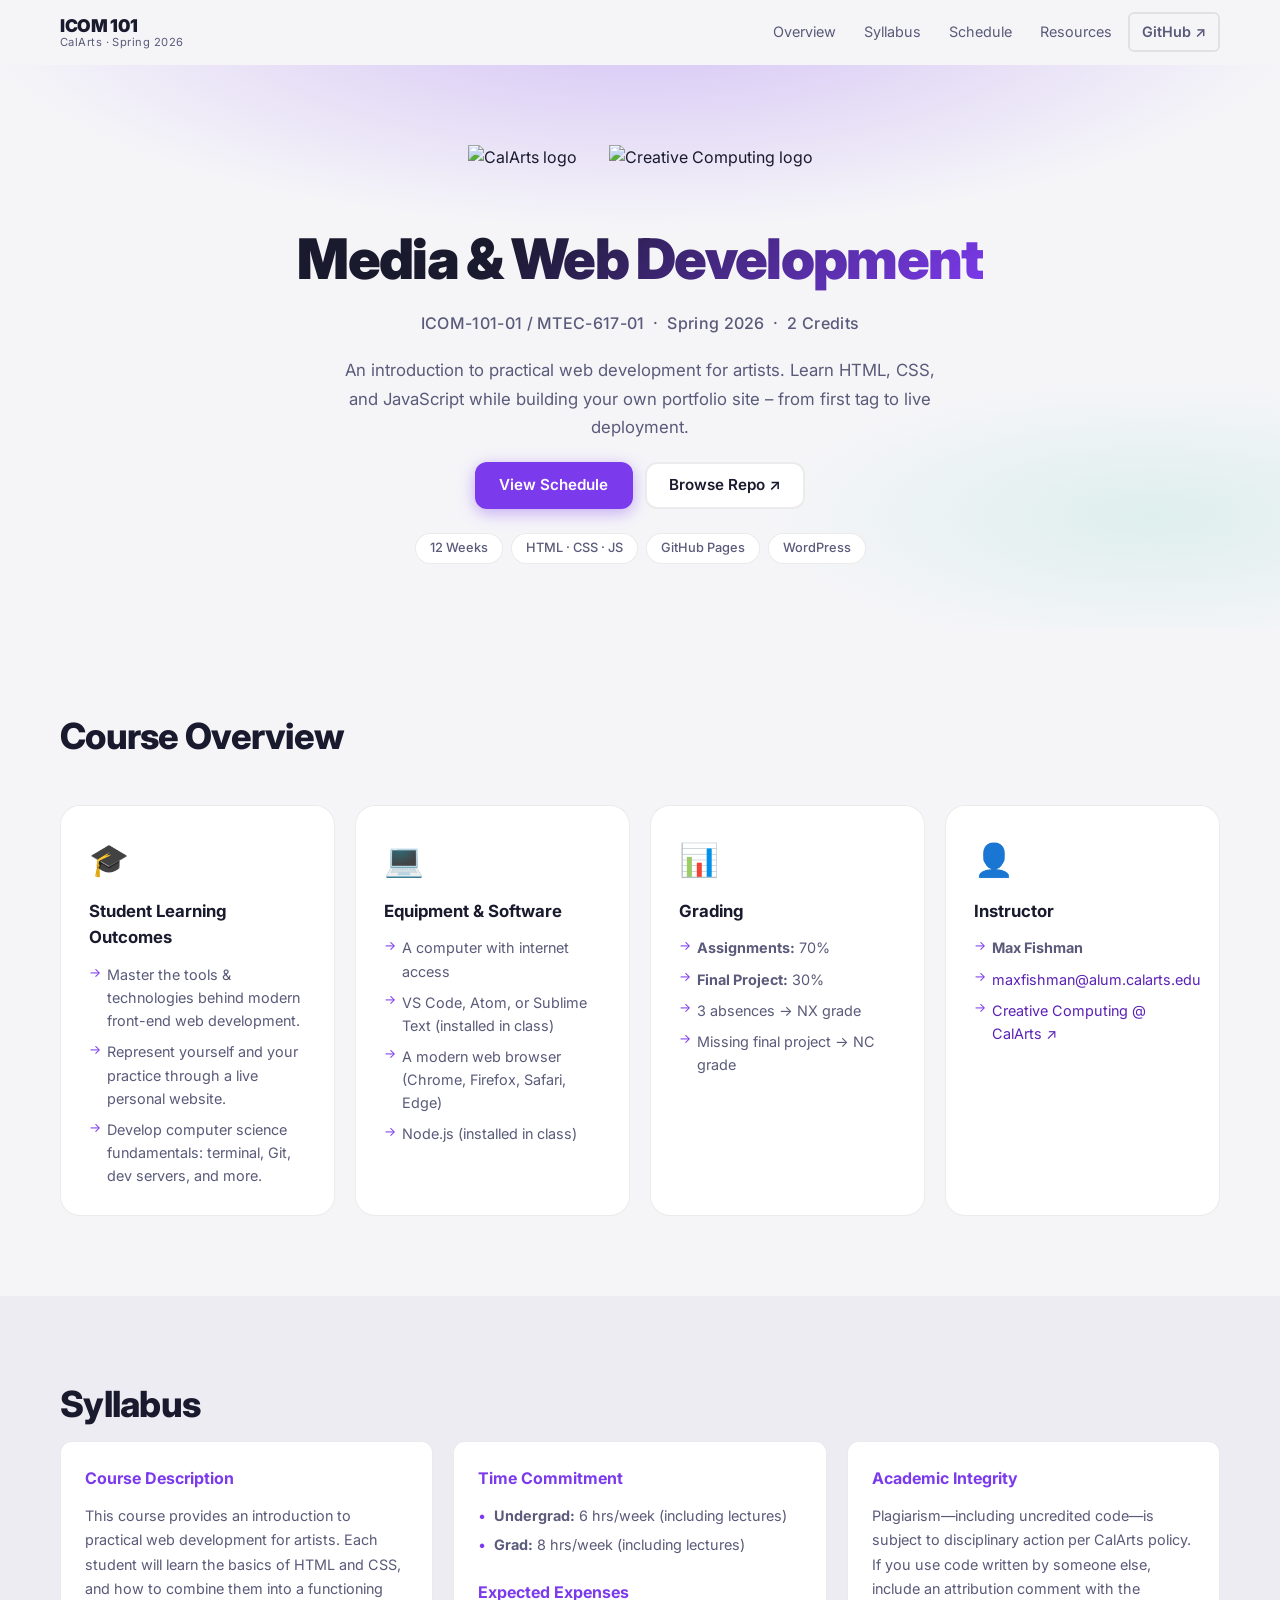
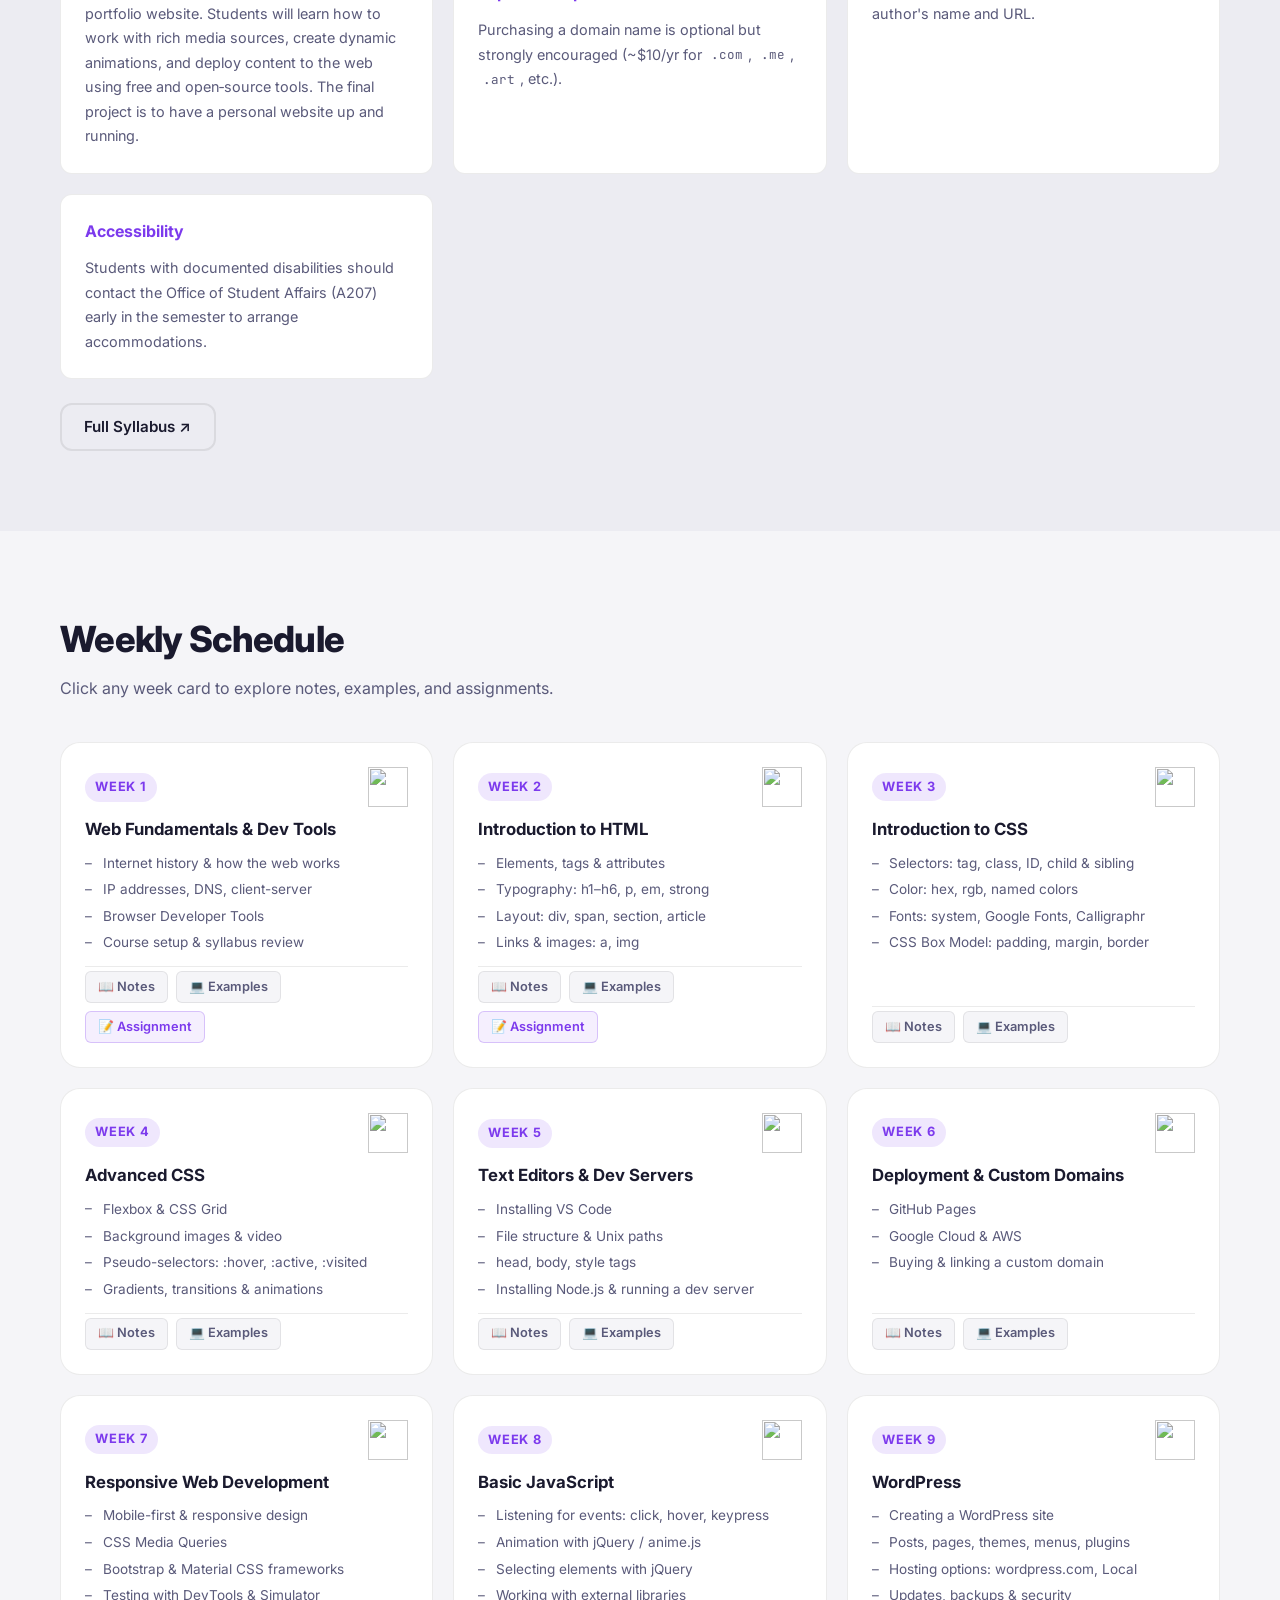
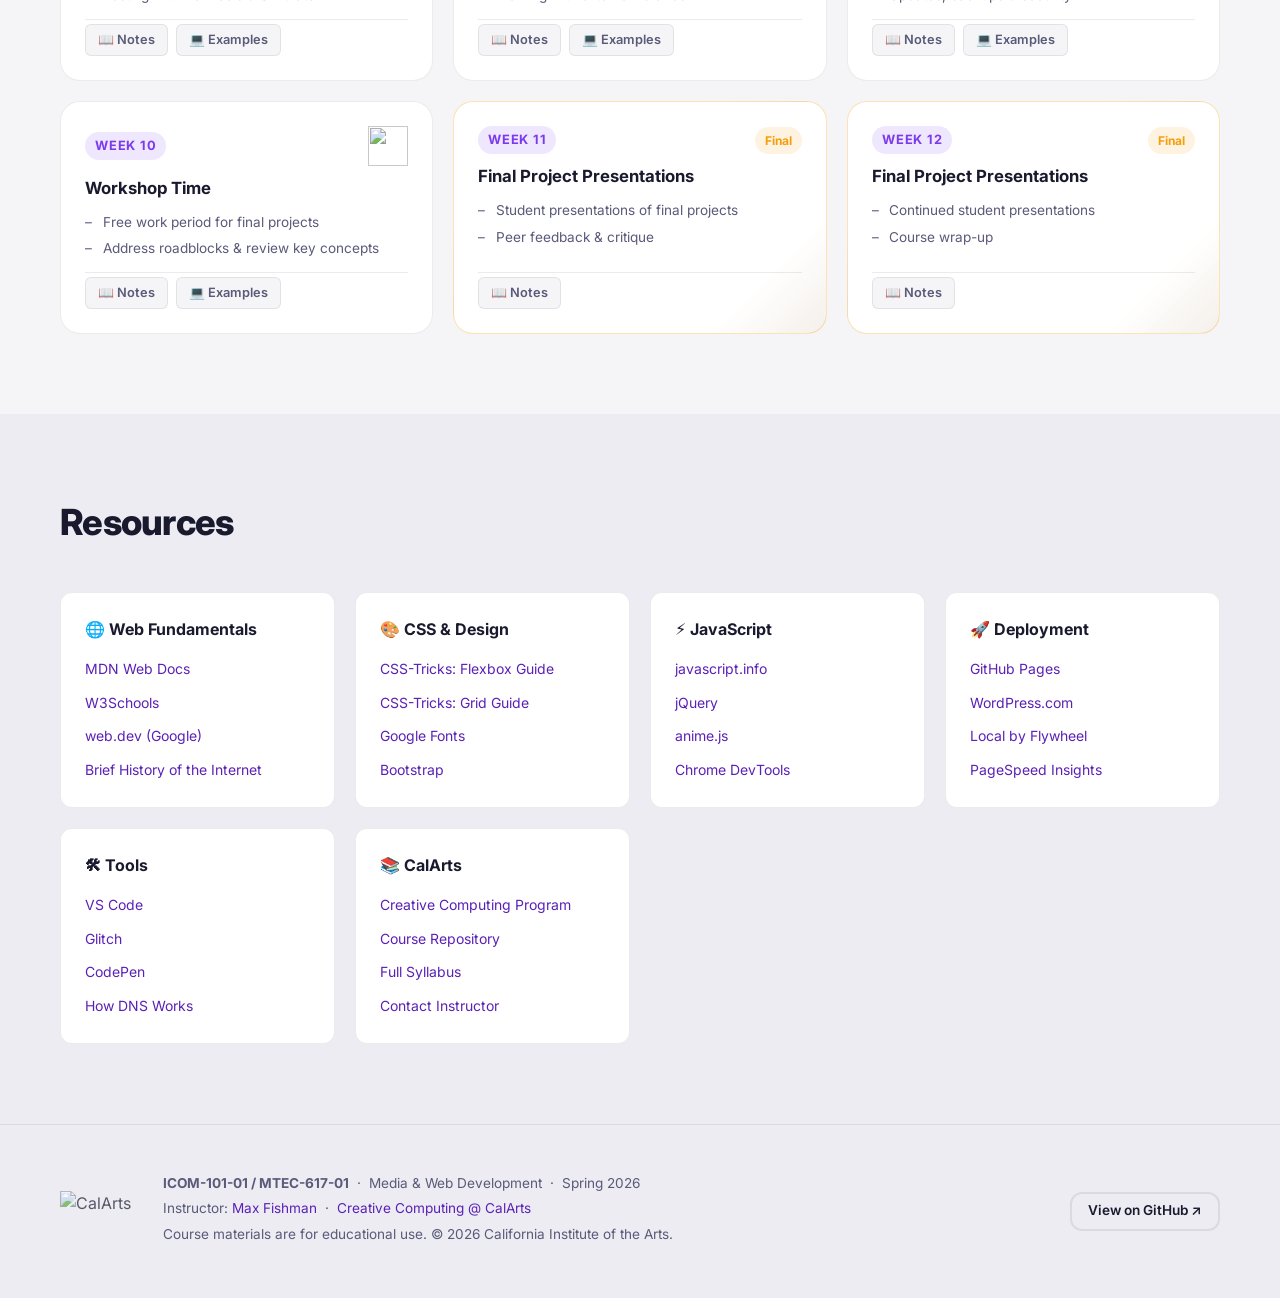
==== docs/index.html @ 044c3d35 "feat: add modern mobile-friendly GitHub Pages site for ICOM 101 Co-authored-by: MaxFishman <44245508" ====
<!DOCTYPE html>
<html lang="en">
<head>
  <meta charset="UTF-8" />
  <meta name="viewport" content="width=device-width, initial-scale=1.0" />
  <title>ICOM 101 – Media & Web Development | CalArts Spring 2026</title>
  <meta name="description" content="Course site for ICOM 101 / MTEC-617 – Media and Web Development at California Institute of the Arts, Spring 2026." />
  <link rel="preconnect" href="https://fonts.googleapis.com" />
  <link rel="preconnect" href="https://fonts.gstatic.com" crossorigin />
  <link href="https://fonts.googleapis.com/css2?family=Inter:wght@300;400;500;600;700;900&family=JetBrains+Mono:wght@400;600&display=swap" rel="stylesheet" />
  <link rel="stylesheet" href="styles.css" />
</head>
<body>

  <!-- ── NAV ─────────────────────────────────────────────── -->
  <header class="site-header">
    <nav class="nav container">
      <a href="#" class="nav-brand">
        <span class="nav-brand-abbr">ICOM&nbsp;101</span>
        <span class="nav-brand-sub">CalArts · Spring 2026</span>
      </a>
      <button class="nav-menu-btn" aria-label="Toggle menu" aria-expanded="false">
        <span></span><span></span><span></span>
      </button>
      <ul class="nav-links" id="nav-links">
        <li><a href="#overview">Overview</a></li>
        <li><a href="#syllabus">Syllabus</a></li>
        <li><a href="#schedule">Schedule</a></li>
        <li><a href="#resources">Resources</a></li>
        <li>
          <a href="https://github.com/MaxFishman/CALARTS-ICOM-SPRING-2026" target="_blank" rel="noopener" class="btn btn-outline">
            GitHub&nbsp;↗
          </a>
        </li>
      </ul>
    </nav>
  </header>

  <!-- ── HERO ─────────────────────────────────────────────── -->
  <section class="hero">
    <div class="hero-bg"></div>
    <div class="container hero-content">
      <div class="hero-logos">
        <img src="https://www.hanoverresearch.com/wp-content/uploads/2020/05/CALARTS-01.png"
             alt="CalArts logo" class="hero-logo" loading="lazy" />
        <img src="https://creativecomputing.calarts.edu/wp-content/uploads/2024/11/download-1-1.png"
             alt="Creative Computing logo" class="hero-logo" loading="lazy" />
      </div>
      <h1 class="hero-title">Media &amp; Web Development</h1>
      <p class="hero-sub">ICOM-101-01 / MTEC-617-01 &nbsp;·&nbsp; Spring 2026 &nbsp;·&nbsp; 2 Credits</p>
      <p class="hero-desc">
        An introduction to practical web development for artists. Learn HTML, CSS, and JavaScript
        while building your own portfolio site – from first tag to live deployment.
      </p>
      <div class="hero-actions">
        <a href="#schedule" class="btn btn-primary">View Schedule</a>
        <a href="https://github.com/MaxFishman/CALARTS-ICOM-SPRING-2026" target="_blank" rel="noopener" class="btn btn-secondary">
          Browse Repo&nbsp;↗
        </a>
      </div>
      <div class="hero-badges">
        <span class="badge">12 Weeks</span>
        <span class="badge">HTML · CSS · JS</span>
        <span class="badge">GitHub Pages</span>
        <span class="badge">WordPress</span>
      </div>
    </div>
  </section>

  <!-- ── OVERVIEW ──────────────────────────────────────────── -->
  <section class="section" id="overview">
    <div class="container">
      <h2 class="section-title">Course Overview</h2>
      <div class="overview-grid">
        <div class="overview-card">
          <div class="overview-icon">🎓</div>
          <h3>Student Learning Outcomes</h3>
          <ul>
            <li>Master the tools &amp; technologies behind modern front-end web development.</li>
            <li>Represent yourself and your practice through a live personal website.</li>
            <li>Develop computer science fundamentals: terminal, Git, dev servers, and more.</li>
          </ul>
        </div>
        <div class="overview-card">
          <div class="overview-icon">💻</div>
          <h3>Equipment &amp; Software</h3>
          <ul>
            <li>A computer with internet access</li>
            <li>VS Code, Atom, or Sublime Text (installed in class)</li>
            <li>A modern web browser (Chrome, Firefox, Safari, Edge)</li>
            <li>Node.js (installed in class)</li>
          </ul>
        </div>
        <div class="overview-card">
          <div class="overview-icon">📊</div>
          <h3>Grading</h3>
          <ul>
            <li><strong>Assignments:</strong> 70%</li>
            <li><strong>Final Project:</strong> 30%</li>
            <li>3 absences → NX grade</li>
            <li>Missing final project → NC grade</li>
          </ul>
        </div>
        <div class="overview-card">
          <div class="overview-icon">👤</div>
          <h3>Instructor</h3>
          <ul>
            <li><strong>Max Fishman</strong></li>
            <li>
              <a href="mailto:maxfishman@alum.calarts.edu">maxfishman@alum.calarts.edu</a>
            </li>
            <li>
              <a href="https://creativecomputing.calarts.edu/" target="_blank" rel="noopener">
                Creative Computing @ CalArts&nbsp;↗
              </a>
            </li>
          </ul>
        </div>
      </div>
    </div>
  </section>

  <!-- ── SYLLABUS ───────────────────────────────────────────── -->
  <section class="section section-alt" id="syllabus">
    <div class="container">
      <h2 class="section-title">Syllabus</h2>
      <div class="syllabus-grid">
        <div class="syllabus-block">
          <h3>Course Description</h3>
          <p>
            This course provides an introduction to practical web development for artists. Each
            student will learn the basics of HTML and CSS, and how to combine them into a
            functioning portfolio website. Students will learn how to work with rich media sources,
            create dynamic animations, and deploy content to the web using free and open‑source
            tools. The final project is to have a personal website up and running.
          </p>
        </div>
        <div class="syllabus-block">
          <h3>Time Commitment</h3>
          <ul>
            <li><strong>Undergrad:</strong> 6 hrs/week (including lectures)</li>
            <li><strong>Grad:</strong> 8 hrs/week (including lectures)</li>
          </ul>
          <h3 style="margin-top:1.5rem">Expected Expenses</h3>
          <p>
            Purchasing a domain name is optional but strongly encouraged (~$10/yr for
            <code>.com</code>, <code>.me</code>, <code>.art</code>, etc.).
          </p>
        </div>
        <div class="syllabus-block">
          <h3>Academic Integrity</h3>
          <p>
            Plagiarism—including uncredited code—is subject to disciplinary action per CalArts
            policy. If you use code written by someone else, include an attribution comment with
            the author's name and URL.
          </p>
        </div>
        <div class="syllabus-block">
          <h3>Accessibility</h3>
          <p>
            Students with documented disabilities should contact the Office of Student Affairs
            (A207) early in the semester to arrange accommodations.
          </p>
        </div>
      </div>
      <div class="syllabus-links">
        <a href="https://github.com/MaxFishman/CALARTS-ICOM-SPRING-2026/blob/main/syllabus.md"
           target="_blank" rel="noopener" class="btn btn-outline">
          Full Syllabus&nbsp;↗
        </a>
      </div>
    </div>
  </section>

  <!-- ── WEEKLY SCHEDULE ───────────────────────────────────── -->
  <section class="section" id="schedule">
    <div class="container">
      <h2 class="section-title">Weekly Schedule</h2>
      <p class="section-subtitle">Click any week card to explore notes, examples, and assignments.</p>

      <div class="week-grid">

        <!-- Week 1 -->
        <article class="week-card" data-week="1">
          <div class="week-card-header">
            <span class="week-num">Week 1</span>
            <img src="https://upload.wikimedia.org/wikipedia/commons/thumb/a/a5/Google_Chrome_icon_%28September_2014%29.svg/120px-Google_Chrome_icon_%28September_2014%29.svg.png"
                 alt="" class="week-icon" loading="lazy" />
          </div>
          <h3 class="week-title">Web Fundamentals &amp; Dev Tools</h3>
          <ul class="week-topics">
            <li>Internet history &amp; how the web works</li>
            <li>IP addresses, DNS, client-server</li>
            <li>Browser Developer Tools</li>
            <li>Course setup &amp; syllabus review</li>
          </ul>
          <div class="week-links">
            <a href="https://github.com/MaxFishman/CALARTS-ICOM-SPRING-2026/blob/main/week-01/README.md" target="_blank" rel="noopener" class="week-link">📖 Notes</a>
            <a href="https://github.com/MaxFishman/CALARTS-ICOM-SPRING-2026/blob/main/week-01/code-examples/example.md" target="_blank" rel="noopener" class="week-link">💻 Examples</a>
            <a href="https://github.com/MaxFishman/CALARTS-ICOM-SPRING-2026/blob/main/week-01/Assignment%20Week-01.md" target="_blank" rel="noopener" class="week-link week-link-hw">📝 Assignment</a>
          </div>
        </article>

        <!-- Week 2 -->
        <article class="week-card" data-week="2">
          <div class="week-card-header">
            <span class="week-num">Week 2</span>
            <img src="https://upload.wikimedia.org/wikipedia/commons/thumb/6/61/HTML5_logo_and_wordmark.svg/120px-HTML5_logo_and_wordmark.svg.png"
                 alt="" class="week-icon" loading="lazy" />
          </div>
          <h3 class="week-title">Introduction to HTML</h3>
          <ul class="week-topics">
            <li>Elements, tags &amp; attributes</li>
            <li>Typography: h1–h6, p, em, strong</li>
            <li>Layout: div, span, section, article</li>
            <li>Links &amp; images: a, img</li>
          </ul>
          <div class="week-links">
            <a href="https://github.com/MaxFishman/CALARTS-ICOM-SPRING-2026/blob/main/week-02/README.md" target="_blank" rel="noopener" class="week-link">📖 Notes</a>
            <a href="https://github.com/MaxFishman/CALARTS-ICOM-SPRING-2026/blob/main/week-02/code-examples/example.md" target="_blank" rel="noopener" class="week-link">💻 Examples</a>
            <a href="https://github.com/MaxFishman/CALARTS-ICOM-SPRING-2026/blob/main/week-02/Assignment%20Week-02.md" target="_blank" rel="noopener" class="week-link week-link-hw">📝 Assignment</a>
          </div>
        </article>

        <!-- Week 3 -->
        <article class="week-card" data-week="3">
          <div class="week-card-header">
            <span class="week-num">Week 3</span>
            <img src="https://upload.wikimedia.org/wikipedia/commons/thumb/d/d5/CSS3_logo_and_wordmark.svg/120px-CSS3_logo_and_wordmark.svg.png"
                 alt="" class="week-icon" loading="lazy" />
          </div>
          <h3 class="week-title">Introduction to CSS</h3>
          <ul class="week-topics">
            <li>Selectors: tag, class, ID, child &amp; sibling</li>
            <li>Color: hex, rgb, named colors</li>
            <li>Fonts: system, Google Fonts, Calligraphr</li>
            <li>CSS Box Model: padding, margin, border</li>
          </ul>
          <div class="week-links">
            <a href="https://github.com/MaxFishman/CALARTS-ICOM-SPRING-2026/blob/main/week-03/README.md" target="_blank" rel="noopener" class="week-link">📖 Notes</a>
            <a href="https://github.com/MaxFishman/CALARTS-ICOM-SPRING-2026/blob/main/week-03/code-examples/example.md" target="_blank" rel="noopener" class="week-link">💻 Examples</a>
          </div>
        </article>

        <!-- Week 4 -->
        <article class="week-card" data-week="4">
          <div class="week-card-header">
            <span class="week-num">Week 4</span>
            <img src="https://upload.wikimedia.org/wikipedia/commons/thumb/d/d5/CSS3_logo_and_wordmark.svg/120px-CSS3_logo_and_wordmark.svg.png"
                 alt="" class="week-icon" loading="lazy" />
          </div>
          <h3 class="week-title">Advanced CSS</h3>
          <ul class="week-topics">
            <li>Flexbox &amp; CSS Grid</li>
            <li>Background images &amp; video</li>
            <li>Pseudo-selectors: :hover, :active, :visited</li>
            <li>Gradients, transitions &amp; animations</li>
          </ul>
          <div class="week-links">
            <a href="https://github.com/MaxFishman/CALARTS-ICOM-SPRING-2026/blob/main/week-04/README.md" target="_blank" rel="noopener" class="week-link">📖 Notes</a>
            <a href="https://github.com/MaxFishman/CALARTS-ICOM-SPRING-2026/blob/main/week-04/code-examples/example.md" target="_blank" rel="noopener" class="week-link">💻 Examples</a>
          </div>
        </article>

        <!-- Week 5 -->
        <article class="week-card" data-week="5">
          <div class="week-card-header">
            <span class="week-num">Week 5</span>
            <img src="https://upload.wikimedia.org/wikipedia/commons/thumb/9/9a/Visual_Studio_Code_1_35_icon.svg/120px-Visual_Studio_Code_1_35_icon.svg.png"
                 alt="" class="week-icon" loading="lazy" />
          </div>
          <h3 class="week-title">Text Editors &amp; Dev Servers</h3>
          <ul class="week-topics">
            <li>Installing VS Code</li>
            <li>File structure &amp; Unix paths</li>
            <li>head, body, style tags</li>
            <li>Installing Node.js &amp; running a dev server</li>
          </ul>
          <div class="week-links">
            <a href="https://github.com/MaxFishman/CALARTS-ICOM-SPRING-2026/blob/main/week-05/README.md" target="_blank" rel="noopener" class="week-link">📖 Notes</a>
            <a href="https://github.com/MaxFishman/CALARTS-ICOM-SPRING-2026/blob/main/week-05/code-examples/example.md" target="_blank" rel="noopener" class="week-link">💻 Examples</a>
          </div>
        </article>

        <!-- Week 6 -->
        <article class="week-card" data-week="6">
          <div class="week-card-header">
            <span class="week-num">Week 6</span>
            <img src="https://upload.wikimedia.org/wikipedia/commons/thumb/9/91/Octicons-mark-github.svg/120px-Octicons-mark-github.svg.png"
                 alt="" class="week-icon" loading="lazy" />
          </div>
          <h3 class="week-title">Deployment &amp; Custom Domains</h3>
          <ul class="week-topics">
            <li>GitHub Pages</li>
            <li>Google Cloud &amp; AWS</li>
            <li>Buying &amp; linking a custom domain</li>
          </ul>
          <div class="week-links">
            <a href="https://github.com/MaxFishman/CALARTS-ICOM-SPRING-2026/blob/main/week-06/README.md" target="_blank" rel="noopener" class="week-link">📖 Notes</a>
            <a href="https://github.com/MaxFishman/CALARTS-ICOM-SPRING-2026/blob/main/week-06/code-examples/example.md" target="_blank" rel="noopener" class="week-link">💻 Examples</a>
          </div>
        </article>

        <!-- Week 7 -->
        <article class="week-card" data-week="7">
          <div class="week-card-header">
            <span class="week-num">Week 7</span>
            <img src="https://upload.wikimedia.org/wikipedia/commons/thumb/6/61/HTML5_logo_and_wordmark.svg/120px-HTML5_logo_and_wordmark.svg.png"
                 alt="" class="week-icon" loading="lazy" />
          </div>
          <h3 class="week-title">Responsive Web Development</h3>
          <ul class="week-topics">
            <li>Mobile-first &amp; responsive design</li>
            <li>CSS Media Queries</li>
            <li>Bootstrap &amp; Material CSS frameworks</li>
            <li>Testing with DevTools &amp; Simulator</li>
          </ul>
          <div class="week-links">
            <a href="https://github.com/MaxFishman/CALARTS-ICOM-SPRING-2026/blob/main/week-07/README.md" target="_blank" rel="noopener" class="week-link">📖 Notes</a>
            <a href="https://github.com/MaxFishman/CALARTS-ICOM-SPRING-2026/blob/main/week-07/code-examples/example.md" target="_blank" rel="noopener" class="week-link">💻 Examples</a>
          </div>
        </article>

        <!-- Week 8 -->
        <article class="week-card" data-week="8">
          <div class="week-card-header">
            <span class="week-num">Week 8</span>
            <img src="https://upload.wikimedia.org/wikipedia/commons/thumb/6/6a/JavaScript-logo.png/120px-JavaScript-logo.png"
                 alt="" class="week-icon" loading="lazy" />
          </div>
          <h3 class="week-title">Basic JavaScript</h3>
          <ul class="week-topics">
            <li>Listening for events: click, hover, keypress</li>
            <li>Animation with jQuery / anime.js</li>
            <li>Selecting elements with jQuery</li>
            <li>Working with external libraries</li>
          </ul>
          <div class="week-links">
            <a href="https://github.com/MaxFishman/CALARTS-ICOM-SPRING-2026/blob/main/week-08/README.md" target="_blank" rel="noopener" class="week-link">📖 Notes</a>
            <a href="https://github.com/MaxFishman/CALARTS-ICOM-SPRING-2026/blob/main/week-08/code-examples/example.md" target="_blank" rel="noopener" class="week-link">💻 Examples</a>
          </div>
        </article>

        <!-- Week 9 -->
        <article class="week-card" data-week="9">
          <div class="week-card-header">
            <span class="week-num">Week 9</span>
            <img src="https://upload.wikimedia.org/wikipedia/commons/thumb/9/98/WordPress_blue_logo.svg/120px-WordPress_blue_logo.svg.png"
                 alt="" class="week-icon" loading="lazy" />
          </div>
          <h3 class="week-title">WordPress</h3>
          <ul class="week-topics">
            <li>Creating a WordPress site</li>
            <li>Posts, pages, themes, menus, plugins</li>
            <li>Hosting options: wordpress.com, Local</li>
            <li>Updates, backups &amp; security</li>
          </ul>
          <div class="week-links">
            <a href="https://github.com/MaxFishman/CALARTS-ICOM-SPRING-2026/blob/main/week-09/README.md" target="_blank" rel="noopener" class="week-link">📖 Notes</a>
            <a href="https://github.com/MaxFishman/CALARTS-ICOM-SPRING-2026/blob/main/week-09/code-examples/example.md" target="_blank" rel="noopener" class="week-link">💻 Examples</a>
          </div>
        </article>

        <!-- Week 10 -->
        <article class="week-card" data-week="10">
          <div class="week-card-header">
            <span class="week-num">Week 10</span>
            <img src="https://upload.wikimedia.org/wikipedia/commons/thumb/9/9a/Visual_Studio_Code_1_35_icon.svg/120px-Visual_Studio_Code_1_35_icon.svg.png"
                 alt="" class="week-icon" loading="lazy" />
          </div>
          <h3 class="week-title">Workshop Time</h3>
          <ul class="week-topics">
            <li>Free work period for final projects</li>
            <li>Address roadblocks &amp; review key concepts</li>
          </ul>
          <div class="week-links">
            <a href="https://github.com/MaxFishman/CALARTS-ICOM-SPRING-2026/blob/main/week-10/README.md" target="_blank" rel="noopener" class="week-link">📖 Notes</a>
            <a href="https://github.com/MaxFishman/CALARTS-ICOM-SPRING-2026/blob/main/week-10/code-examples/example.md" target="_blank" rel="noopener" class="week-link">💻 Examples</a>
          </div>
        </article>

        <!-- Week 11 -->
        <article class="week-card week-card--final" data-week="11">
          <div class="week-card-header">
            <span class="week-num">Week 11</span>
            <span class="week-badge">Final</span>
          </div>
          <h3 class="week-title">Final Project Presentations</h3>
          <ul class="week-topics">
            <li>Student presentations of final projects</li>
            <li>Peer feedback &amp; critique</li>
          </ul>
          <div class="week-links">
            <a href="https://github.com/MaxFishman/CALARTS-ICOM-SPRING-2026/blob/main/week-11/README.md" target="_blank" rel="noopener" class="week-link">📖 Notes</a>
          </div>
        </article>

        <!-- Week 12 -->
        <article class="week-card week-card--final" data-week="12">
          <div class="week-card-header">
            <span class="week-num">Week 12</span>
            <span class="week-badge">Final</span>
          </div>
          <h3 class="week-title">Final Project Presentations</h3>
          <ul class="week-topics">
            <li>Continued student presentations</li>
            <li>Course wrap-up</li>
          </ul>
          <div class="week-links">
            <a href="https://github.com/MaxFishman/CALARTS-ICOM-SPRING-2026/blob/main/week-12/README.md" target="_blank" rel="noopener" class="week-link">📖 Notes</a>
          </div>
        </article>

      </div><!-- /.week-grid -->
    </div>
  </section>

  <!-- ── RESOURCES ──────────────────────────────────────────── -->
  <section class="section section-alt" id="resources">
    <div class="container">
      <h2 class="section-title">Resources</h2>
      <div class="resources-grid">

        <div class="resource-card">
          <h3>🌐 Web Fundamentals</h3>
          <ul>
            <li><a href="https://developer.mozilla.org/" target="_blank" rel="noopener">MDN Web Docs</a></li>
            <li><a href="https://www.w3schools.com/" target="_blank" rel="noopener">W3Schools</a></li>
            <li><a href="https://web.dev/" target="_blank" rel="noopener">web.dev (Google)</a></li>
            <li><a href="https://www.internetsociety.org/internet/history-internet/brief-history-internet/" target="_blank" rel="noopener">Brief History of the Internet</a></li>
          </ul>
        </div>

        <div class="resource-card">
          <h3>🎨 CSS &amp; Design</h3>
          <ul>
            <li><a href="https://css-tricks.com/snippets/css/a-guide-to-flexbox/" target="_blank" rel="noopener">CSS-Tricks: Flexbox Guide</a></li>
            <li><a href="https://css-tricks.com/snippets/css/complete-guide-grid/" target="_blank" rel="noopener">CSS-Tricks: Grid Guide</a></li>
            <li><a href="https://fonts.google.com/" target="_blank" rel="noopener">Google Fonts</a></li>
            <li><a href="https://getbootstrap.com/" target="_blank" rel="noopener">Bootstrap</a></li>
          </ul>
        </div>

        <div class="resource-card">
          <h3>⚡ JavaScript</h3>
          <ul>
            <li><a href="https://javascript.info/" target="_blank" rel="noopener">javascript.info</a></li>
            <li><a href="https://jquery.com/" target="_blank" rel="noopener">jQuery</a></li>
            <li><a href="https://animejs.com/" target="_blank" rel="noopener">anime.js</a></li>
            <li><a href="https://developer.chrome.com/docs/devtools/" target="_blank" rel="noopener">Chrome DevTools</a></li>
          </ul>
        </div>

        <div class="resource-card">
          <h3>🚀 Deployment</h3>
          <ul>
            <li><a href="https://pages.github.com/" target="_blank" rel="noopener">GitHub Pages</a></li>
            <li><a href="https://wordpress.com/" target="_blank" rel="noopener">WordPress.com</a></li>
            <li><a href="https://localwp.com/" target="_blank" rel="noopener">Local by Flywheel</a></li>
            <li><a href="https://pagespeed.web.dev/" target="_blank" rel="noopener">PageSpeed Insights</a></li>
          </ul>
        </div>

        <div class="resource-card">
          <h3>🛠 Tools</h3>
          <ul>
            <li><a href="https://code.visualstudio.com/" target="_blank" rel="noopener">VS Code</a></li>
            <li><a href="https://glitch.com/" target="_blank" rel="noopener">Glitch</a></li>
            <li><a href="https://codepen.io/" target="_blank" rel="noopener">CodePen</a></li>
            <li><a href="https://howdns.works/" target="_blank" rel="noopener">How DNS Works</a></li>
          </ul>
        </div>

        <div class="resource-card">
          <h3>📚 CalArts</h3>
          <ul>
            <li><a href="https://creativecomputing.calarts.edu/" target="_blank" rel="noopener">Creative Computing Program</a></li>
            <li><a href="https://github.com/MaxFishman/CALARTS-ICOM-SPRING-2026" target="_blank" rel="noopener">Course Repository</a></li>
            <li><a href="https://github.com/MaxFishman/CALARTS-ICOM-SPRING-2026/blob/main/syllabus.md" target="_blank" rel="noopener">Full Syllabus</a></li>
            <li><a href="mailto:maxfishman@alum.calarts.edu">Contact Instructor</a></li>
          </ul>
        </div>

      </div>
    </div>
  </section>

  <!-- ── FOOTER ─────────────────────────────────────────────── -->
  <footer class="site-footer">
    <div class="container footer-inner">
      <div class="footer-logos">
        <img src="https://www.hanoverresearch.com/wp-content/uploads/2020/05/CALARTS-01.png"
             alt="CalArts" class="footer-logo" loading="lazy" />
      </div>
      <div class="footer-text">
        <p>
          <strong>ICOM-101-01 / MTEC-617-01</strong> &nbsp;·&nbsp; Media &amp; Web Development &nbsp;·&nbsp; Spring 2026
        </p>
        <p>
          Instructor: <a href="mailto:maxfishman@alum.calarts.edu">Max Fishman</a> &nbsp;·&nbsp;
          <a href="https://creativecomputing.calarts.edu/" target="_blank" rel="noopener">Creative Computing @ CalArts</a>
        </p>
        <p class="footer-copy">
          Course materials are for educational use. &copy; 2026 California Institute of the Arts.
        </p>
      </div>
      <div class="footer-github">
        <a href="https://github.com/MaxFishman/CALARTS-ICOM-SPRING-2026" target="_blank" rel="noopener" class="btn btn-outline btn-sm">
          View on GitHub&nbsp;↗
        </a>
      </div>
    </div>
  </footer>

  <script>
    // Mobile nav toggle
    const menuBtn = document.querySelector('.nav-menu-btn');
    const navLinks = document.getElementById('nav-links');
    menuBtn.addEventListener('click', () => {
      const expanded = menuBtn.getAttribute('aria-expanded') === 'true';
      menuBtn.setAttribute('aria-expanded', String(!expanded));
      navLinks.classList.toggle('is-open');
    });
    // Close nav on link click (mobile)
    navLinks.querySelectorAll('a').forEach(a => {
      a.addEventListener('click', () => {
        navLinks.classList.remove('is-open');
        menuBtn.setAttribute('aria-expanded', 'false');
      });
    });
    // Sticky header shadow on scroll
    const header = document.querySelector('.site-header');
    window.addEventListener('scroll', () => {
      header.classList.toggle('scrolled', window.scrollY > 10);
    }, { passive: true });
  </script>
</body>
</html>
---- docs/styles.css ----
/* ====================================================
   ICOM 101 – CalArts Spring 2026 · Course Site Styles
   ==================================================== */

/* ── Custom Properties ─────────────────────────────── */
:root {
  --c-bg: #0e0e12;
  --c-bg-alt: #13131a;
  --c-surface: #1c1c26;
  --c-surface-hover: #242432;
  --c-border: rgba(255,255,255,0.08);
  --c-text: #e8e8f0;
  --c-text-muted: #8888aa;
  --c-text-link: #a78bfa;
  --c-accent: #7c3aed;
  --c-accent-light: #a78bfa;
  --c-accent-glow: rgba(124,58,237,0.35);
  --c-green: #10b981;
  --c-amber: #f59e0b;
  --c-red: #ef4444;

  --radius-sm: 6px;
  --radius: 12px;
  --radius-lg: 20px;

  --shadow-sm: 0 2px 8px rgba(0,0,0,0.4);
  --shadow: 0 4px 24px rgba(0,0,0,0.5);
  --shadow-glow: 0 0 40px rgba(124,58,237,0.2);

  --nav-h: 64px;
  --container: 1200px;

  --font-sans: 'Inter', system-ui, -apple-system, sans-serif;
  --font-mono: 'JetBrains Mono', 'Fira Code', monospace;

  --transition: 0.2s ease;
}

@media (prefers-color-scheme: light) {
  :root {
    --c-bg: #f5f5f8;
    --c-bg-alt: #ececf2;
    --c-surface: #ffffff;
    --c-surface-hover: #f0f0f8;
    --c-border: rgba(0,0,0,0.08);
    --c-text: #1a1a2e;
    --c-text-muted: #5a5a7a;
    --c-text-link: #5b21b6;
    --c-accent: #7c3aed;
    --c-accent-light: #7c3aed;
    --c-accent-glow: rgba(124,58,237,0.15);
    --shadow-sm: 0 2px 8px rgba(0,0,0,0.08);
    --shadow: 0 4px 24px rgba(0,0,0,0.1);
    --shadow-glow: 0 0 40px rgba(124,58,237,0.1);
  }
}

/* ── Reset ─────────────────────────────────────────── */
*, *::before, *::after { box-sizing: border-box; margin: 0; padding: 0; }
html { scroll-behavior: smooth; -webkit-text-size-adjust: 100%; }
body {
  font-family: var(--font-sans);
  background: var(--c-bg);
  color: var(--c-text);
  line-height: 1.6;
  min-height: 100vh;
  overflow-x: hidden;
}
img { display: block; max-width: 100%; height: auto; }
a { color: var(--c-text-link); text-decoration: none; }
a:hover { text-decoration: underline; }
ul { list-style: none; }
code {
  font-family: var(--font-mono);
  background: var(--c-surface);
  padding: 0.1em 0.4em;
  border-radius: var(--radius-sm);
  font-size: 0.875em;
}

/* ── Utility ───────────────────────────────────────── */
.container {
  width: 100%;
  max-width: var(--container);
  margin: 0 auto;
  padding: 0 1.25rem;
}

/* ── Buttons ───────────────────────────────────────── */
.btn {
  display: inline-flex;
  align-items: center;
  gap: 0.375rem;
  padding: 0.6rem 1.4rem;
  border-radius: var(--radius);
  font-weight: 600;
  font-size: 0.95rem;
  cursor: pointer;
  border: 2px solid transparent;
  transition: background var(--transition), color var(--transition),
              border-color var(--transition), box-shadow var(--transition),
              transform var(--transition);
  white-space: nowrap;
  text-decoration: none !important;
}
.btn:hover { transform: translateY(-2px); }
.btn:active { transform: translateY(0); }

.btn-primary {
  background: var(--c-accent);
  color: #fff;
  box-shadow: 0 4px 16px rgba(124,58,237,0.4);
}
.btn-primary:hover {
  background: var(--c-accent-light);
  box-shadow: 0 6px 24px rgba(124,58,237,0.5);
}

.btn-secondary {
  background: var(--c-surface);
  color: var(--c-text);
  border-color: var(--c-border);
}
.btn-secondary:hover {
  background: var(--c-surface-hover);
  border-color: var(--c-accent-light);
}

.btn-outline {
  background: transparent;
  color: var(--c-text);
  border-color: var(--c-border);
}
.btn-outline:hover {
  background: var(--c-surface);
  border-color: var(--c-accent-light);
  color: var(--c-accent-light);
}

.btn-sm {
  padding: 0.4rem 1rem;
  font-size: 0.85rem;
}

/* ── NAV ───────────────────────────────────────────── */
.site-header {
  position: sticky;
  top: 0;
  z-index: 100;
  background: rgba(14,14,18,0.85);
  backdrop-filter: blur(12px);
  -webkit-backdrop-filter: blur(12px);
  border-bottom: 1px solid transparent;
  transition: border-color var(--transition), box-shadow var(--transition);
}
@media (prefers-color-scheme: light) {
  .site-header { background: rgba(245,245,248,0.88); }
}
.site-header.scrolled {
  border-color: var(--c-border);
  box-shadow: var(--shadow-sm);
}

.nav {
  display: flex;
  align-items: center;
  height: var(--nav-h);
  gap: 1rem;
}

.nav-brand {
  display: flex;
  flex-direction: column;
  line-height: 1.2;
  text-decoration: none !important;
  flex-shrink: 0;
}
.nav-brand-abbr {
  font-weight: 900;
  font-size: 1.1rem;
  color: var(--c-text);
  letter-spacing: -0.02em;
}
.nav-brand-sub {
  font-size: 0.7rem;
  color: var(--c-text-muted);
  letter-spacing: 0.04em;
}

.nav-links {
  display: flex;
  align-items: center;
  gap: 0.25rem;
  margin-left: auto;
  list-style: none;
}
.nav-links a {
  padding: 0.4rem 0.75rem;
  border-radius: var(--radius-sm);
  font-size: 0.9rem;
  color: var(--c-text-muted);
  transition: color var(--transition), background var(--transition);
  white-space: nowrap;
  text-decoration: none !important;
}
.nav-links a:hover { color: var(--c-text); background: var(--c-surface); }

.nav-menu-btn {
  display: none;
  flex-direction: column;
  justify-content: center;
  gap: 5px;
  width: 40px;
  height: 40px;
  background: none;
  border: none;
  cursor: pointer;
  margin-left: auto;
  padding: 8px;
  border-radius: var(--radius-sm);
}
.nav-menu-btn:hover { background: var(--c-surface); }
.nav-menu-btn span {
  display: block;
  width: 100%;
  height: 2px;
  background: var(--c-text);
  border-radius: 2px;
  transition: transform var(--transition), opacity var(--transition);
}

@media (max-width: 768px) {
  .nav-menu-btn { display: flex; }
  .nav-links {
    display: none;
    position: fixed;
    top: var(--nav-h);
    left: 0; right: 0;
    background: var(--c-bg);
    border-bottom: 1px solid var(--c-border);
    flex-direction: column;
    align-items: stretch;
    padding: 1rem;
    gap: 0.25rem;
    box-shadow: var(--shadow);
  }
  .nav-links.is-open { display: flex; }
  .nav-links li { width: 100%; }
  .nav-links a {
    display: block;
    padding: 0.75rem 1rem;
    font-size: 1rem;
    color: var(--c-text);
  }
}

/* ── HERO ───────────────────────────────────────────── */
.hero {
  position: relative;
  padding: 5rem 0 4rem;
  overflow: hidden;
}
.hero-bg {
  position: absolute;
  inset: 0;
  background:
    radial-gradient(ellipse 80% 60% at 50% -10%, rgba(124,58,237,0.28) 0%, transparent 65%),
    radial-gradient(ellipse 50% 40% at 90% 80%, rgba(16,185,129,0.1) 0%, transparent 60%);
  pointer-events: none;
}
.hero-content {
  position: relative;
  text-align: center;
  display: flex;
  flex-direction: column;
  align-items: center;
  gap: 1.25rem;
}
.hero-logos {
  display: flex;
  justify-content: center;
  align-items: center;
  gap: 2rem;
  flex-wrap: wrap;
}
.hero-logo {
  height: 64px;
  width: auto;
  object-fit: contain;
  filter: drop-shadow(0 2px 8px rgba(0,0,0,0.3));
}
@media (prefers-color-scheme: light) {
  .hero-logo { filter: none; }
}
.hero-title {
  font-size: clamp(2rem, 6vw, 3.5rem);
  font-weight: 900;
  letter-spacing: -0.03em;
  line-height: 1.1;
  background: linear-gradient(135deg, var(--c-text) 30%, var(--c-accent-light) 100%);
  -webkit-background-clip: text;
  -webkit-text-fill-color: transparent;
  background-clip: text;
}
.hero-sub {
  font-size: 1rem;
  color: var(--c-text-muted);
  font-weight: 500;
  letter-spacing: 0.02em;
}
.hero-desc {
  max-width: 600px;
  color: var(--c-text-muted);
  font-size: 1.05rem;
  line-height: 1.7;
}
.hero-actions {
  display: flex;
  gap: 0.75rem;
  flex-wrap: wrap;
  justify-content: center;
}
.hero-badges {
  display: flex;
  gap: 0.5rem;
  flex-wrap: wrap;
  justify-content: center;
  margin-top: 0.25rem;
}
.badge {
  background: var(--c-surface);
  border: 1px solid var(--c-border);
  border-radius: 99px;
  padding: 0.25rem 0.875rem;
  font-size: 0.8rem;
  font-weight: 500;
  color: var(--c-text-muted);
}

/* ── SECTIONS ───────────────────────────────────────── */
.section {
  padding: 5rem 0;
}
.section-alt {
  background: var(--c-bg-alt);
}
.section-title {
  font-size: clamp(1.5rem, 4vw, 2.25rem);
  font-weight: 800;
  letter-spacing: -0.02em;
  margin-bottom: 0.5rem;
}
.section-subtitle {
  color: var(--c-text-muted);
  margin-bottom: 2.5rem;
}
.section-title + .section-subtitle { margin-top: 0.5rem; }
.section-title:not(+ .section-subtitle) { margin-bottom: 2.5rem; }

/* ── OVERVIEW CARDS ─────────────────────────────────── */
.overview-grid {
  display: grid;
  grid-template-columns: repeat(auto-fit, minmax(260px, 1fr));
  gap: 1.25rem;
  margin-top: 2.5rem;
}
.overview-card {
  background: var(--c-surface);
  border: 1px solid var(--c-border);
  border-radius: var(--radius-lg);
  padding: 1.75rem;
  transition: transform var(--transition), box-shadow var(--transition),
              border-color var(--transition);
}
.overview-card:hover {
  transform: translateY(-4px);
  box-shadow: var(--shadow);
  border-color: var(--c-accent-light);
}
.overview-icon {
  font-size: 2rem;
  margin-bottom: 0.75rem;
}
.overview-card h3 {
  font-size: 1.05rem;
  font-weight: 700;
  margin-bottom: 0.75rem;
  color: var(--c-text);
}
.overview-card ul {
  list-style: none;
  display: flex;
  flex-direction: column;
  gap: 0.5rem;
}
.overview-card li {
  font-size: 0.9rem;
  color: var(--c-text-muted);
  padding-left: 1.1rem;
  position: relative;
}
.overview-card li::before {
  content: '→';
  position: absolute;
  left: 0;
  color: var(--c-accent-light);
  font-size: 0.8rem;
}

/* ── SYLLABUS ───────────────────────────────────────── */
.syllabus-grid {
  display: grid;
  grid-template-columns: repeat(auto-fit, minmax(280px, 1fr));
  gap: 1.25rem;
}
.syllabus-block {
  background: var(--c-surface);
  border: 1px solid var(--c-border);
  border-radius: var(--radius);
  padding: 1.5rem;
}
.syllabus-block h3 {
  font-size: 1rem;
  font-weight: 700;
  margin-bottom: 0.75rem;
  color: var(--c-accent-light);
}
.syllabus-block p {
  font-size: 0.9rem;
  color: var(--c-text-muted);
  line-height: 1.7;
}
.syllabus-block ul {
  display: flex;
  flex-direction: column;
  gap: 0.4rem;
}
.syllabus-block li {
  font-size: 0.9rem;
  color: var(--c-text-muted);
  padding-left: 1rem;
  position: relative;
}
.syllabus-block li::before {
  content: '•';
  position: absolute;
  left: 0;
  color: var(--c-accent-light);
}
.syllabus-links {
  margin-top: 1.5rem;
  display: flex;
  justify-content: flex-start;
}

/* ── WEEK GRID ──────────────────────────────────────── */
.week-grid {
  display: grid;
  grid-template-columns: repeat(auto-fill, minmax(300px, 1fr));
  gap: 1.25rem;
}

.week-card {
  background: var(--c-surface);
  border: 1px solid var(--c-border);
  border-radius: var(--radius-lg);
  padding: 1.5rem;
  display: flex;
  flex-direction: column;
  gap: 0.75rem;
  transition: transform var(--transition), box-shadow var(--transition),
              border-color var(--transition);
}
.week-card:hover {
  transform: translateY(-4px);
  box-shadow: var(--shadow);
  border-color: var(--c-accent-light);
}
.week-card--final {
  border-color: rgba(245,158,11,0.3);
  background: linear-gradient(135deg, var(--c-surface) 80%, rgba(245,158,11,0.06));
}
.week-card--final:hover { border-color: var(--c-amber); }

.week-card-header {
  display: flex;
  align-items: center;
  justify-content: space-between;
  gap: 0.5rem;
}
.week-num {
  font-size: 0.8rem;
  font-weight: 700;
  letter-spacing: 0.06em;
  text-transform: uppercase;
  color: var(--c-accent-light);
  background: rgba(124,58,237,0.12);
  padding: 0.25rem 0.625rem;
  border-radius: 99px;
  white-space: nowrap;
}
.week-badge {
  font-size: 0.75rem;
  font-weight: 700;
  color: var(--c-amber);
  background: rgba(245,158,11,0.12);
  padding: 0.25rem 0.625rem;
  border-radius: 99px;
}
.week-icon {
  width: 40px;
  height: 40px;
  object-fit: contain;
  opacity: 0.85;
}
.week-title {
  font-size: 1.05rem;
  font-weight: 700;
  line-height: 1.3;
  color: var(--c-text);
}
.week-topics {
  list-style: none;
  display: flex;
  flex-direction: column;
  gap: 0.3rem;
  flex: 1;
}
.week-topics li {
  font-size: 0.85rem;
  color: var(--c-text-muted);
  padding-left: 1.1rem;
  position: relative;
}
.week-topics li::before {
  content: '–';
  position: absolute;
  left: 0;
  color: var(--c-text-muted);
}
.week-links {
  display: flex;
  flex-wrap: wrap;
  gap: 0.5rem;
  padding-top: 0.25rem;
  border-top: 1px solid var(--c-border);
  margin-top: auto;
}
.week-link {
  display: inline-flex;
  align-items: center;
  gap: 0.3rem;
  padding: 0.3rem 0.75rem;
  border-radius: var(--radius-sm);
  font-size: 0.8rem;
  font-weight: 600;
  background: var(--c-bg);
  border: 1px solid var(--c-border);
  color: var(--c-text-muted);
  transition: background var(--transition), color var(--transition),
              border-color var(--transition);
  text-decoration: none !important;
  white-space: nowrap;
}
.week-link:hover {
  background: var(--c-surface-hover);
  color: var(--c-text);
  border-color: var(--c-accent-light);
}
.week-link-hw {
  background: rgba(124,58,237,0.08);
  border-color: rgba(124,58,237,0.25);
  color: var(--c-accent-light);
}
.week-link-hw:hover {
  background: rgba(124,58,237,0.18);
  border-color: var(--c-accent-light);
  color: var(--c-accent-light);
}

/* ── RESOURCES ──────────────────────────────────────── */
.resources-grid {
  display: grid;
  grid-template-columns: repeat(auto-fill, minmax(260px, 1fr));
  gap: 1.25rem;
  margin-top: 2.5rem;
}
.resource-card {
  background: var(--c-surface);
  border: 1px solid var(--c-border);
  border-radius: var(--radius);
  padding: 1.5rem;
  transition: transform var(--transition), box-shadow var(--transition),
              border-color var(--transition);
}
.resource-card:hover {
  transform: translateY(-3px);
  box-shadow: var(--shadow-sm);
  border-color: var(--c-accent-light);
}
.resource-card h3 {
  font-size: 1rem;
  font-weight: 700;
  margin-bottom: 0.875rem;
  color: var(--c-text);
}
.resource-card ul {
  display: flex;
  flex-direction: column;
  gap: 0.5rem;
}
.resource-card li a {
  font-size: 0.875rem;
  color: var(--c-text-link);
  text-decoration: none;
  transition: color var(--transition);
}
.resource-card li a:hover {
  color: var(--c-accent-light);
  text-decoration: underline;
}

/* ── FOOTER ─────────────────────────────────────────── */
.site-footer {
  background: var(--c-bg-alt);
  border-top: 1px solid var(--c-border);
  padding: 3rem 0;
}
.footer-inner {
  display: grid;
  grid-template-columns: auto 1fr auto;
  align-items: center;
  gap: 2rem;
}
.footer-logo {
  height: 40px;
  width: auto;
  object-fit: contain;
  opacity: 0.7;
}
.footer-text p {
  font-size: 0.85rem;
  color: var(--c-text-muted);
  margin-bottom: 0.25rem;
}
.footer-text a { color: var(--c-text-link); }
.footer-copy { margin-top: 0.25rem; font-size: 0.78rem; }

@media (max-width: 640px) {
  .footer-inner {
    grid-template-columns: 1fr;
    text-align: center;
    gap: 1rem;
  }
  .footer-logos { display: flex; justify-content: center; }
  .footer-github { display: flex; justify-content: center; }
}

/* ── SCROLLBAR ──────────────────────────────────────── */
::-webkit-scrollbar { width: 8px; }
::-webkit-scrollbar-track { background: var(--c-bg); }
::-webkit-scrollbar-thumb { background: var(--c-surface); border-radius: 4px; }
::-webkit-scrollbar-thumb:hover { background: var(--c-accent); }

/* ── FOCUS ──────────────────────────────────────────── */
:focus-visible {
  outline: 2px solid var(--c-accent-light);
  outline-offset: 3px;
  border-radius: var(--radius-sm);
}

/* ── ANIMATIONS ─────────────────────────────────────── */
@media (prefers-reduced-motion: no-preference) {
  .week-card, .overview-card, .resource-card {
    animation: fadeUp 0.4s ease both;
  }
  @keyframes fadeUp {
    from { opacity: 0; transform: translateY(16px); }
    to   { opacity: 1; transform: translateY(0); }
  }
  /* stagger children */
  .week-grid > *:nth-child(1)  { animation-delay: 0.05s; }
  .week-grid > *:nth-child(2)  { animation-delay: 0.08s; }
  .week-grid > *:nth-child(3)  { animation-delay: 0.11s; }
  .week-grid > *:nth-child(4)  { animation-delay: 0.14s; }
  .week-grid > *:nth-child(5)  { animation-delay: 0.17s; }
  .week-grid > *:nth-child(6)  { animation-delay: 0.20s; }
  .week-grid > *:nth-child(7)  { animation-delay: 0.23s; }
  .week-grid > *:nth-child(8)  { animation-delay: 0.26s; }
  .week-grid > *:nth-child(9)  { animation-delay: 0.29s; }
  .week-grid > *:nth-child(10) { animation-delay: 0.32s; }
  .week-grid > *:nth-child(11) { animation-delay: 0.35s; }
  .week-grid > *:nth-child(12) { animation-delay: 0.38s; }
}

/* ── RESPONSIVE ─────────────────────────────────────── */
@media (max-width: 900px) {
  .section { padding: 3.5rem 0; }
  .hero { padding: 3.5rem 0 3rem; }
}
@media (max-width: 600px) {
  .section { padding: 2.5rem 0; }
  .hero { padding: 2.5rem 0 2rem; }
  .hero-logos { gap: 1.25rem; }
  .hero-logo { height: 48px; }
  .week-grid { grid-template-columns: 1fr; }
  .overview-grid { grid-template-columns: 1fr; }
  .resources-grid { grid-template-columns: 1fr; }
  .syllabus-grid { grid-template-columns: 1fr; }
}
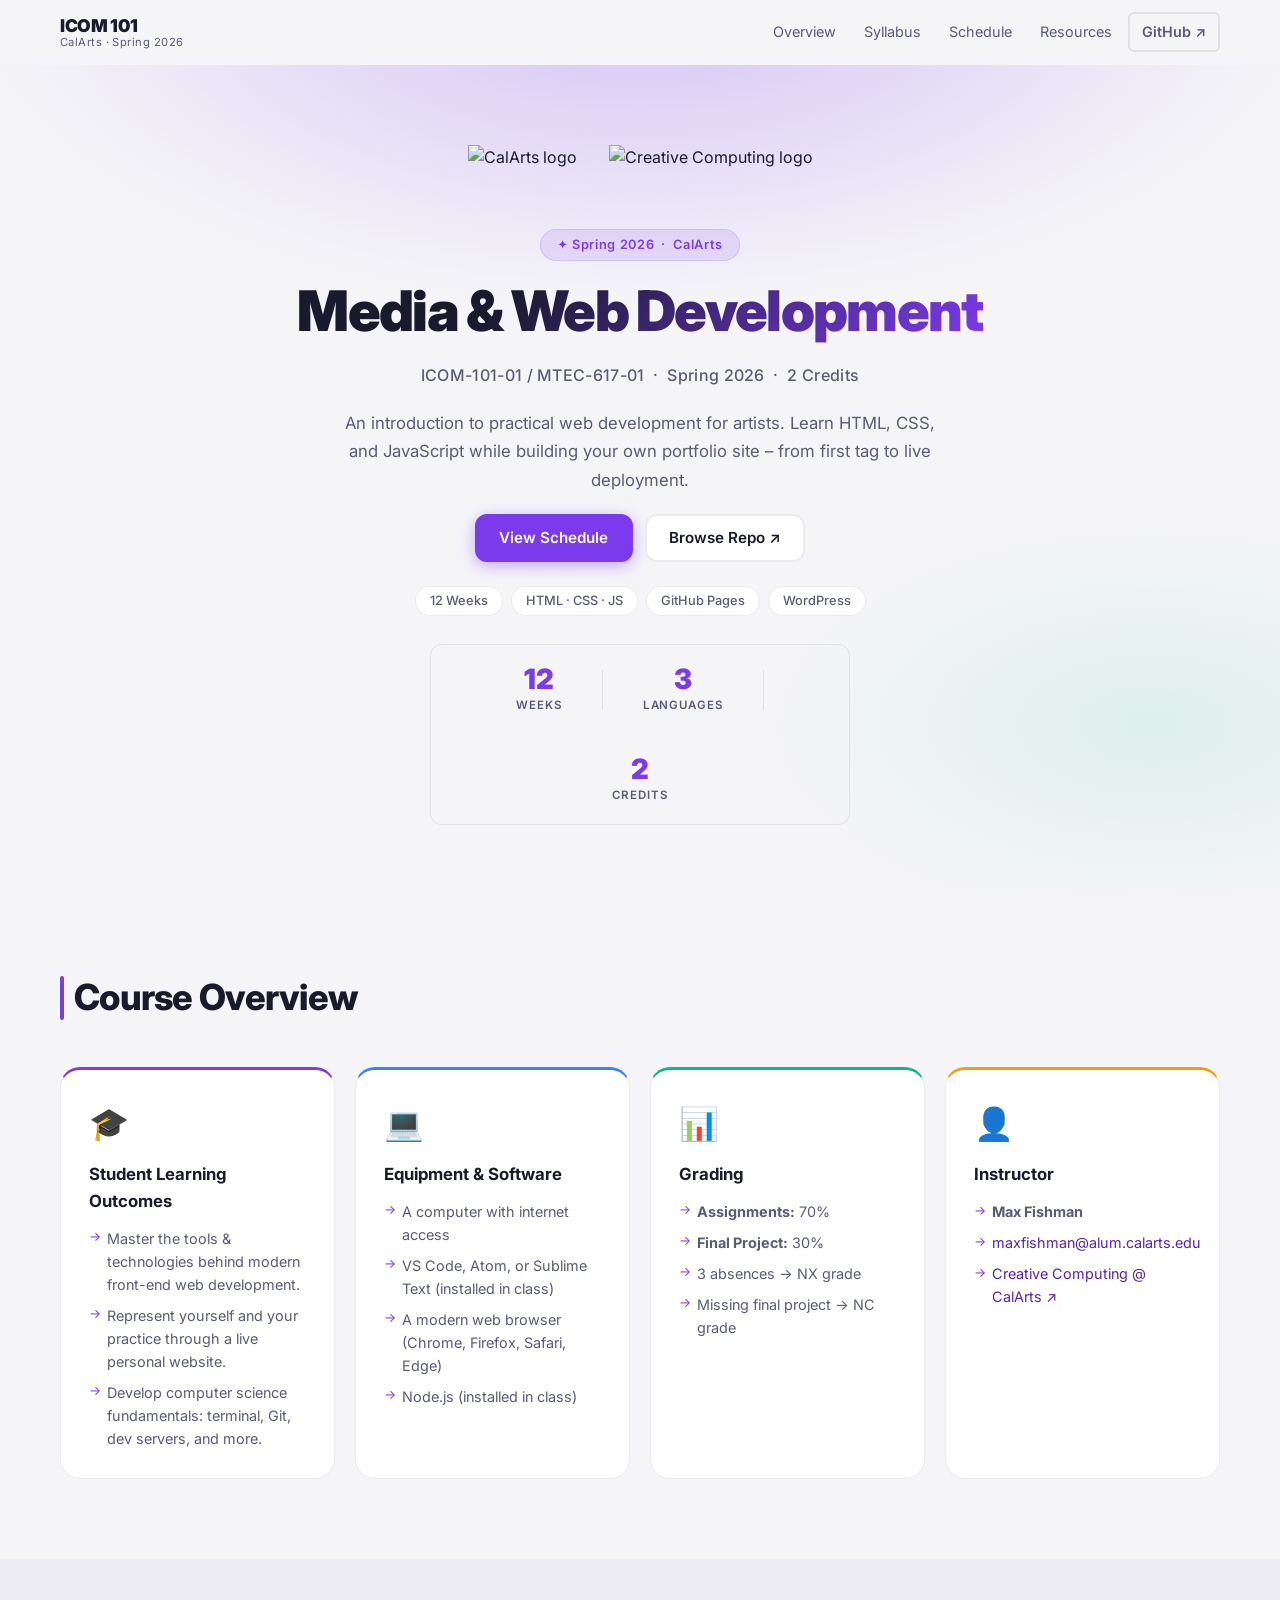
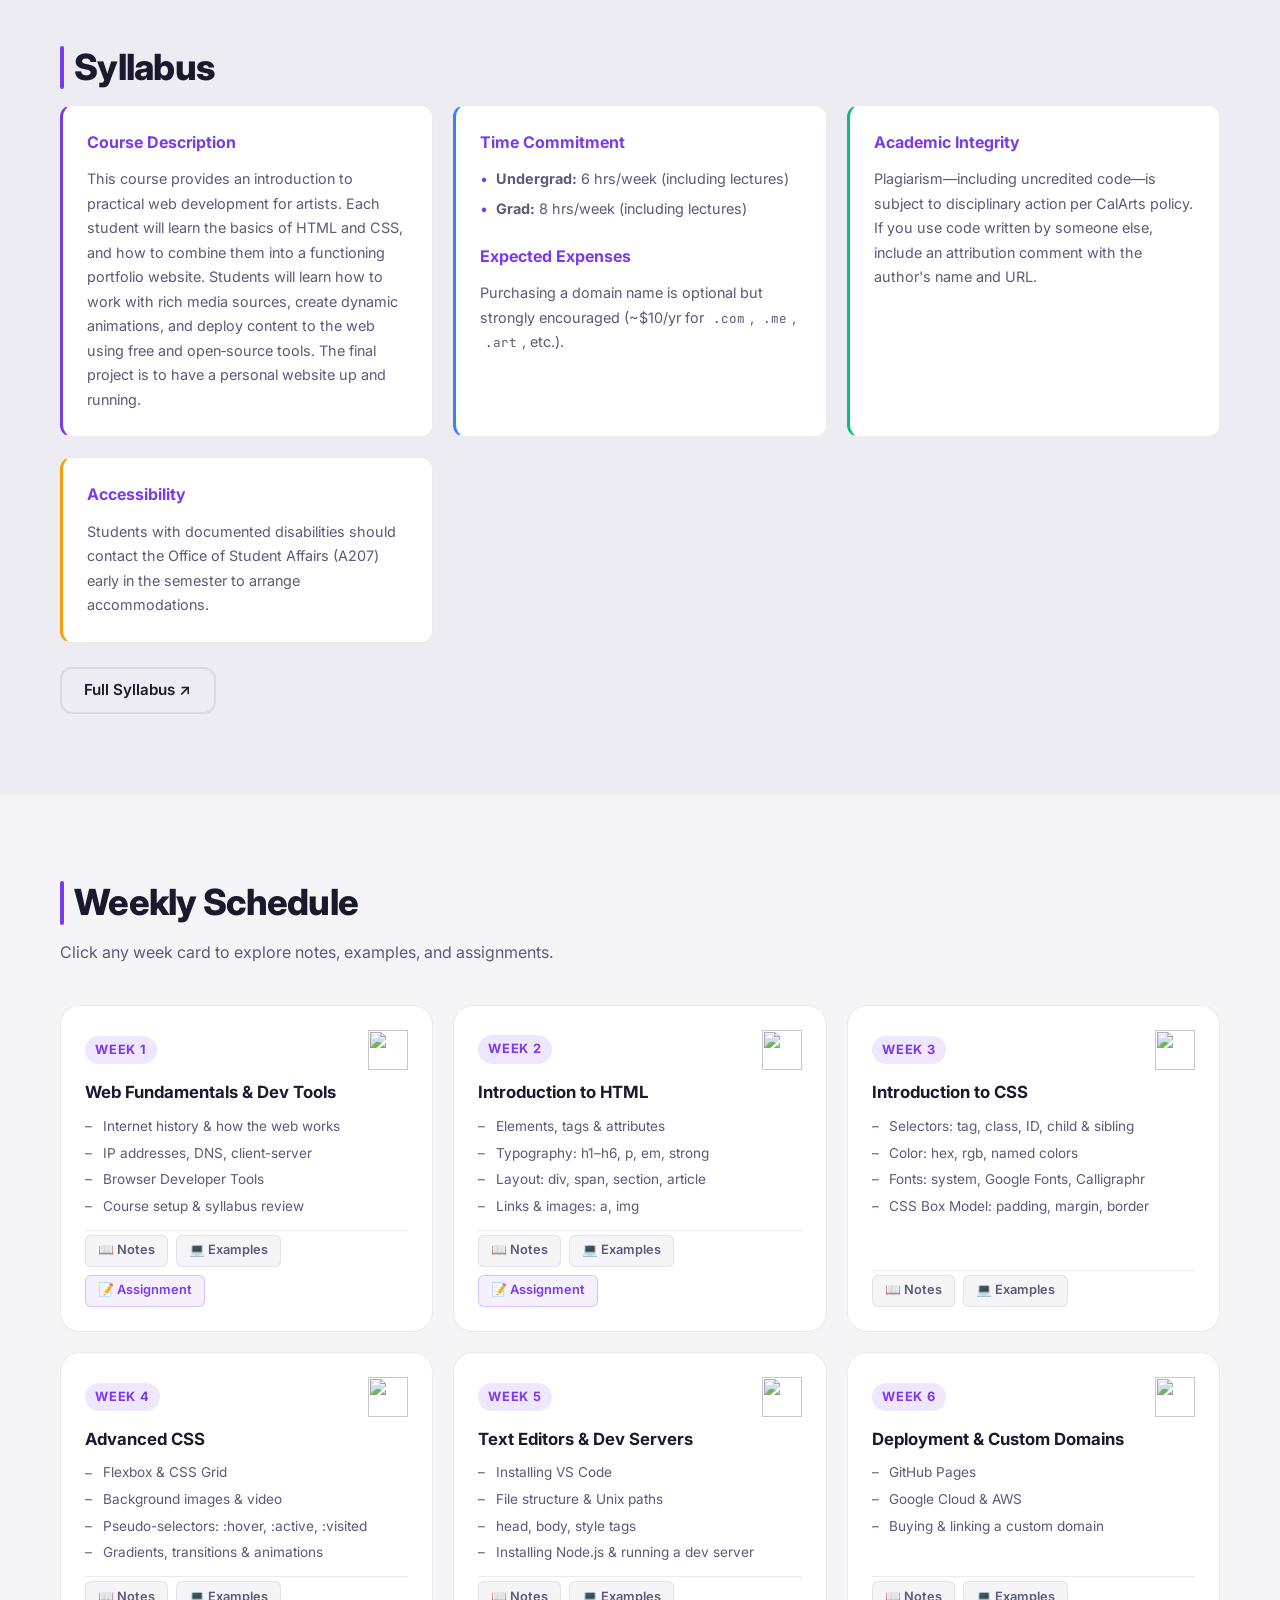
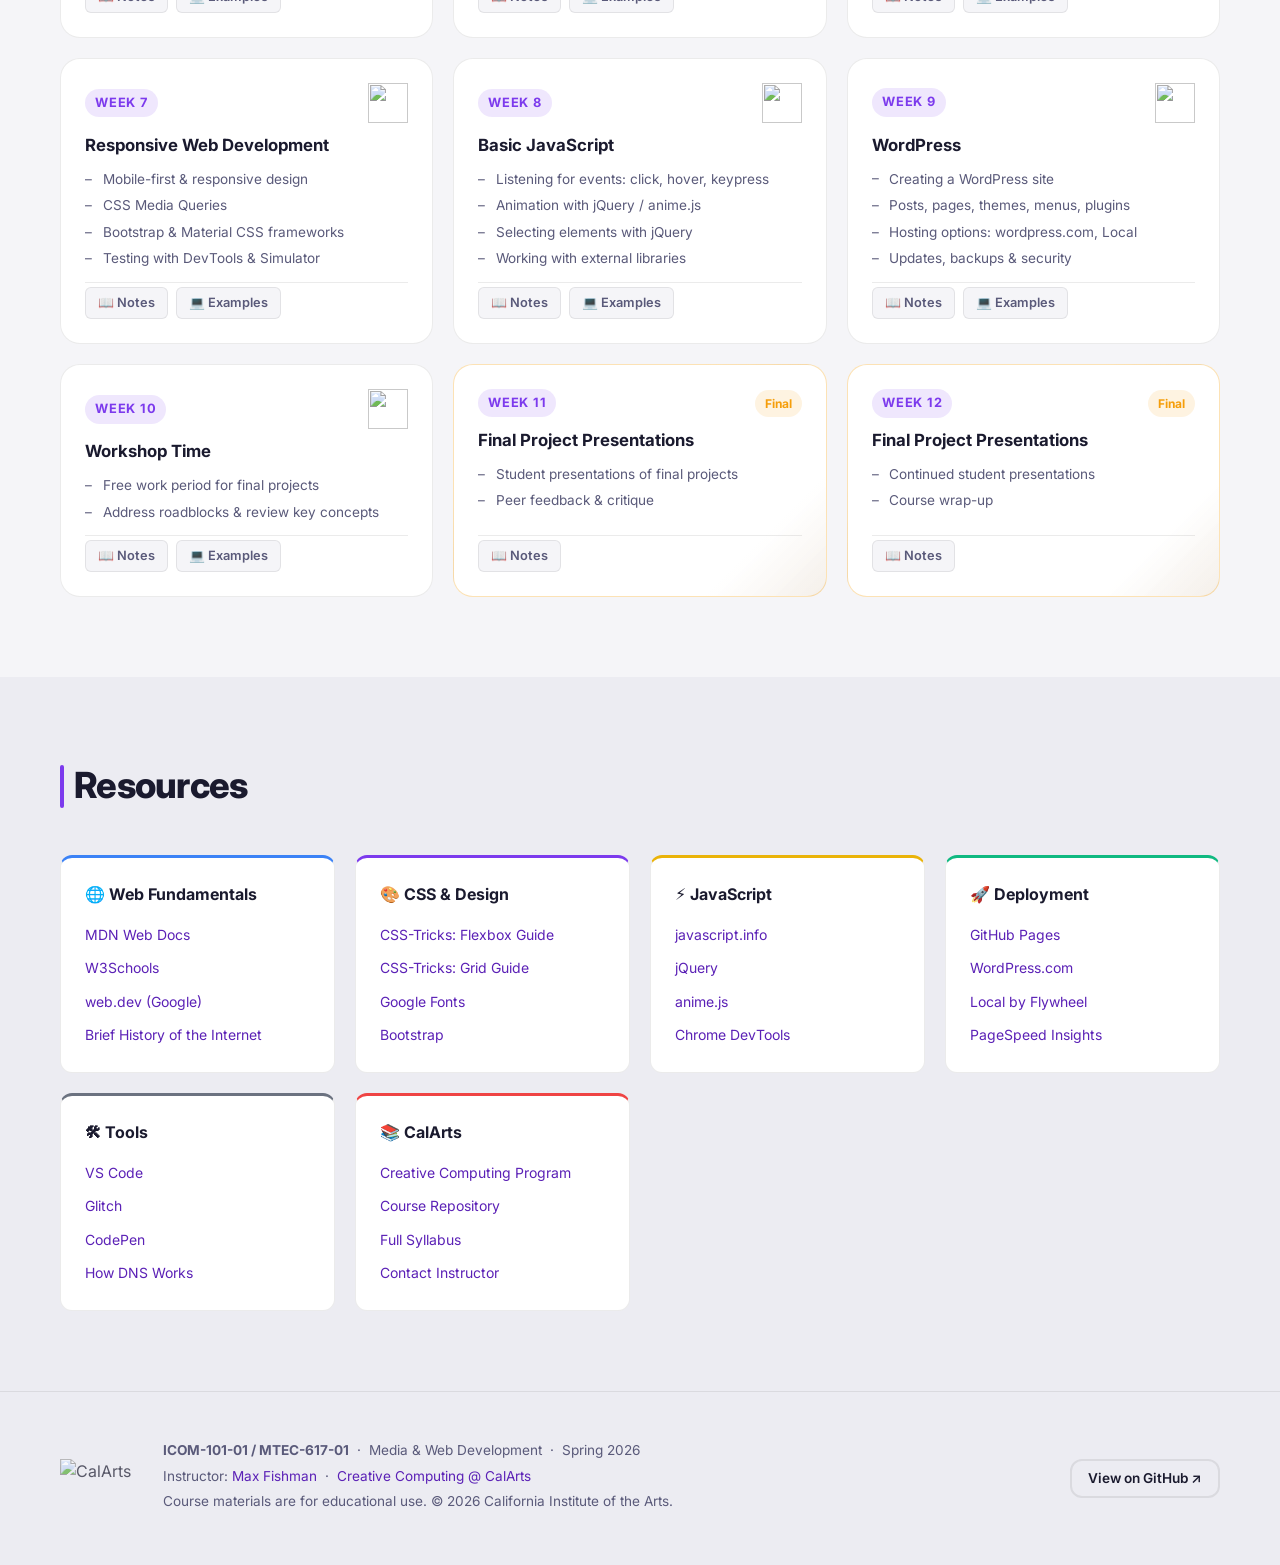
==== commit ebc5fca2: "Add inline CSS and flexbox to modernize course site Co-authored-by: MaxFishman <44245508+MaxFishman@" ====
--- a/docs/index.html
+++ b/docs/index.html
@@ -46,6 +46,9 @@
         <img src="https://creativecomputing.calarts.edu/wp-content/uploads/2024/11/download-1-1.png"
              alt="Creative Computing logo" class="hero-logo" loading="lazy" />
       </div>
+      <div style="display:inline-flex;align-items:center;gap:6px;background:rgba(124,58,237,0.12);border:1px solid rgba(167,139,250,0.3);border-radius:99px;padding:5px 16px;font-size:0.8rem;font-weight:600;color:var(--c-accent-light);letter-spacing:0.05em;">
+        ✦ Spring 2026 &nbsp;·&nbsp; CalArts
+      </div>
       <h1 class="hero-title">Media &amp; Web Development</h1>
       <p class="hero-sub">ICOM-101-01 / MTEC-617-01 &nbsp;·&nbsp; Spring 2026 &nbsp;·&nbsp; 2 Credits</p>
       <p class="hero-desc">
@@ -64,15 +67,34 @@
         <span class="badge">GitHub Pages</span>
         <span class="badge">WordPress</span>
       </div>
+      <div style="display:flex;gap:2.5rem;justify-content:center;flex-wrap:wrap;align-items:center;padding:1.25rem 2.5rem;background:rgba(255,255,255,0.03);border:1px solid var(--c-border);border-radius:var(--radius);margin-top:0.5rem;width:100%;max-width:420px;">
+        <div style="display:flex;flex-direction:column;align-items:center;gap:3px;">
+          <span style="font-size:1.75rem;font-weight:900;color:var(--c-accent-light);line-height:1;">12</span>
+          <span style="font-size:0.72rem;font-weight:600;color:var(--c-text-muted);letter-spacing:0.08em;text-transform:uppercase;">Weeks</span>
+        </div>
+        <div style="width:1px;height:40px;background:var(--c-border);"></div>
+        <div style="display:flex;flex-direction:column;align-items:center;gap:3px;">
+          <span style="font-size:1.75rem;font-weight:900;color:var(--c-accent-light);line-height:1;">3</span>
+          <span style="font-size:0.72rem;font-weight:600;color:var(--c-text-muted);letter-spacing:0.08em;text-transform:uppercase;">Languages</span>
+        </div>
+        <div style="width:1px;height:40px;background:var(--c-border);"></div>
+        <div style="display:flex;flex-direction:column;align-items:center;gap:3px;">
+          <span style="font-size:1.75rem;font-weight:900;color:var(--c-accent-light);line-height:1;">2</span>
+          <span style="font-size:0.72rem;font-weight:600;color:var(--c-text-muted);letter-spacing:0.08em;text-transform:uppercase;">Credits</span>
+        </div>
+      </div>
     </div>
   </section>
 
   <!-- ── OVERVIEW ──────────────────────────────────────────── -->
   <section class="section" id="overview">
     <div class="container">
-      <h2 class="section-title">Course Overview</h2>
+      <h2 class="section-title" style="display:flex;align-items:center;gap:0.625rem;">
+        <span style="display:block;width:4px;height:1.2em;border-radius:2px;background:linear-gradient(180deg,var(--c-accent),var(--c-accent-light));flex-shrink:0;"></span>
+        Course Overview
+      </h2>
       <div class="overview-grid">
-        <div class="overview-card">
+        <div class="overview-card" style="border-top:3px solid var(--c-accent);">
           <div class="overview-icon">🎓</div>
           <h3>Student Learning Outcomes</h3>
           <ul>
@@ -81,7 +103,7 @@
             <li>Develop computer science fundamentals: terminal, Git, dev servers, and more.</li>
           </ul>
         </div>
-        <div class="overview-card">
+        <div class="overview-card" style="border-top:3px solid var(--c-blue);">
           <div class="overview-icon">💻</div>
           <h3>Equipment &amp; Software</h3>
           <ul>
@@ -91,7 +113,7 @@
             <li>Node.js (installed in class)</li>
           </ul>
         </div>
-        <div class="overview-card">
+        <div class="overview-card" style="border-top:3px solid var(--c-green);">
           <div class="overview-icon">📊</div>
           <h3>Grading</h3>
           <ul>
@@ -101,7 +123,7 @@
             <li>Missing final project → NC grade</li>
           </ul>
         </div>
-        <div class="overview-card">
+        <div class="overview-card" style="border-top:3px solid var(--c-amber);">
           <div class="overview-icon">👤</div>
           <h3>Instructor</h3>
           <ul>
@@ -123,9 +145,12 @@
   <!-- ── SYLLABUS ───────────────────────────────────────────── -->
   <section class="section section-alt" id="syllabus">
     <div class="container">
-      <h2 class="section-title">Syllabus</h2>
+      <h2 class="section-title" style="display:flex;align-items:center;gap:0.625rem;">
+        <span style="display:block;width:4px;height:1.2em;border-radius:2px;background:linear-gradient(180deg,var(--c-accent),var(--c-accent-light));flex-shrink:0;"></span>
+        Syllabus
+      </h2>
       <div class="syllabus-grid">
-        <div class="syllabus-block">
+        <div class="syllabus-block" style="border-left:3px solid var(--c-accent);">
           <h3>Course Description</h3>
           <p>
             This course provides an introduction to practical web development for artists. Each
@@ -135,7 +160,7 @@
             tools. The final project is to have a personal website up and running.
           </p>
         </div>
-        <div class="syllabus-block">
+        <div class="syllabus-block" style="border-left:3px solid var(--c-blue);">
           <h3>Time Commitment</h3>
           <ul>
             <li><strong>Undergrad:</strong> 6 hrs/week (including lectures)</li>
@@ -147,7 +172,7 @@
             <code>.com</code>, <code>.me</code>, <code>.art</code>, etc.).
           </p>
         </div>
-        <div class="syllabus-block">
+        <div class="syllabus-block" style="border-left:3px solid var(--c-green);">
           <h3>Academic Integrity</h3>
           <p>
             Plagiarism—including uncredited code—is subject to disciplinary action per CalArts
@@ -155,7 +180,7 @@
             the author's name and URL.
           </p>
         </div>
-        <div class="syllabus-block">
+        <div class="syllabus-block" style="border-left:3px solid var(--c-amber);">
           <h3>Accessibility</h3>
           <p>
             Students with documented disabilities should contact the Office of Student Affairs
@@ -175,7 +200,10 @@
   <!-- ── WEEKLY SCHEDULE ───────────────────────────────────── -->
   <section class="section" id="schedule">
     <div class="container">
-      <h2 class="section-title">Weekly Schedule</h2>
+      <h2 class="section-title" style="display:flex;align-items:center;gap:0.625rem;">
+        <span style="display:block;width:4px;height:1.2em;border-radius:2px;background:linear-gradient(180deg,var(--c-accent),var(--c-accent-light));flex-shrink:0;"></span>
+        Weekly Schedule
+      </h2>
       <p class="section-subtitle">Click any week card to explore notes, examples, and assignments.</p>
 
       <div class="week-grid">
@@ -418,10 +446,13 @@
   <!-- ── RESOURCES ──────────────────────────────────────────── -->
   <section class="section section-alt" id="resources">
     <div class="container">
-      <h2 class="section-title">Resources</h2>
+      <h2 class="section-title" style="display:flex;align-items:center;gap:0.625rem;">
+        <span style="display:block;width:4px;height:1.2em;border-radius:2px;background:linear-gradient(180deg,var(--c-accent),var(--c-accent-light));flex-shrink:0;"></span>
+        Resources
+      </h2>
       <div class="resources-grid">
 
-        <div class="resource-card">
+        <div class="resource-card" style="border-top:3px solid var(--c-blue);">
           <h3>🌐 Web Fundamentals</h3>
           <ul>
             <li><a href="https://developer.mozilla.org/" target="_blank" rel="noopener">MDN Web Docs</a></li>
@@ -431,7 +462,7 @@
           </ul>
         </div>
 
-        <div class="resource-card">
+        <div class="resource-card" style="border-top:3px solid var(--c-accent);">
           <h3>🎨 CSS &amp; Design</h3>
           <ul>
             <li><a href="https://css-tricks.com/snippets/css/a-guide-to-flexbox/" target="_blank" rel="noopener">CSS-Tricks: Flexbox Guide</a></li>
@@ -441,7 +472,7 @@
           </ul>
         </div>
 
-        <div class="resource-card">
+        <div class="resource-card" style="border-top:3px solid var(--c-yellow);">
           <h3>⚡ JavaScript</h3>
           <ul>
             <li><a href="https://javascript.info/" target="_blank" rel="noopener">javascript.info</a></li>
@@ -451,7 +482,7 @@
           </ul>
         </div>
 
-        <div class="resource-card">
+        <div class="resource-card" style="border-top:3px solid var(--c-green);">
           <h3>🚀 Deployment</h3>
           <ul>
             <li><a href="https://pages.github.com/" target="_blank" rel="noopener">GitHub Pages</a></li>
@@ -461,7 +492,7 @@
           </ul>
         </div>
 
-        <div class="resource-card">
+        <div class="resource-card" style="border-top:3px solid var(--c-gray);">
           <h3>🛠 Tools</h3>
           <ul>
             <li><a href="https://code.visualstudio.com/" target="_blank" rel="noopener">VS Code</a></li>
@@ -471,7 +502,7 @@
           </ul>
         </div>
 
-        <div class="resource-card">
+        <div class="resource-card" style="border-top:3px solid var(--c-red);">
           <h3>📚 CalArts</h3>
           <ul>
             <li><a href="https://creativecomputing.calarts.edu/" target="_blank" rel="noopener">Creative Computing Program</a></li>
--- a/docs/styles.css
+++ b/docs/styles.css
@@ -18,6 +18,9 @@
   --c-green: #10b981;
   --c-amber: #f59e0b;
   --c-red: #ef4444;
+  --c-blue: #3b82f6;
+  --c-yellow: #eab308;
+  --c-gray: #6b7280;
 
   --radius-sm: 6px;
   --radius: 12px;
